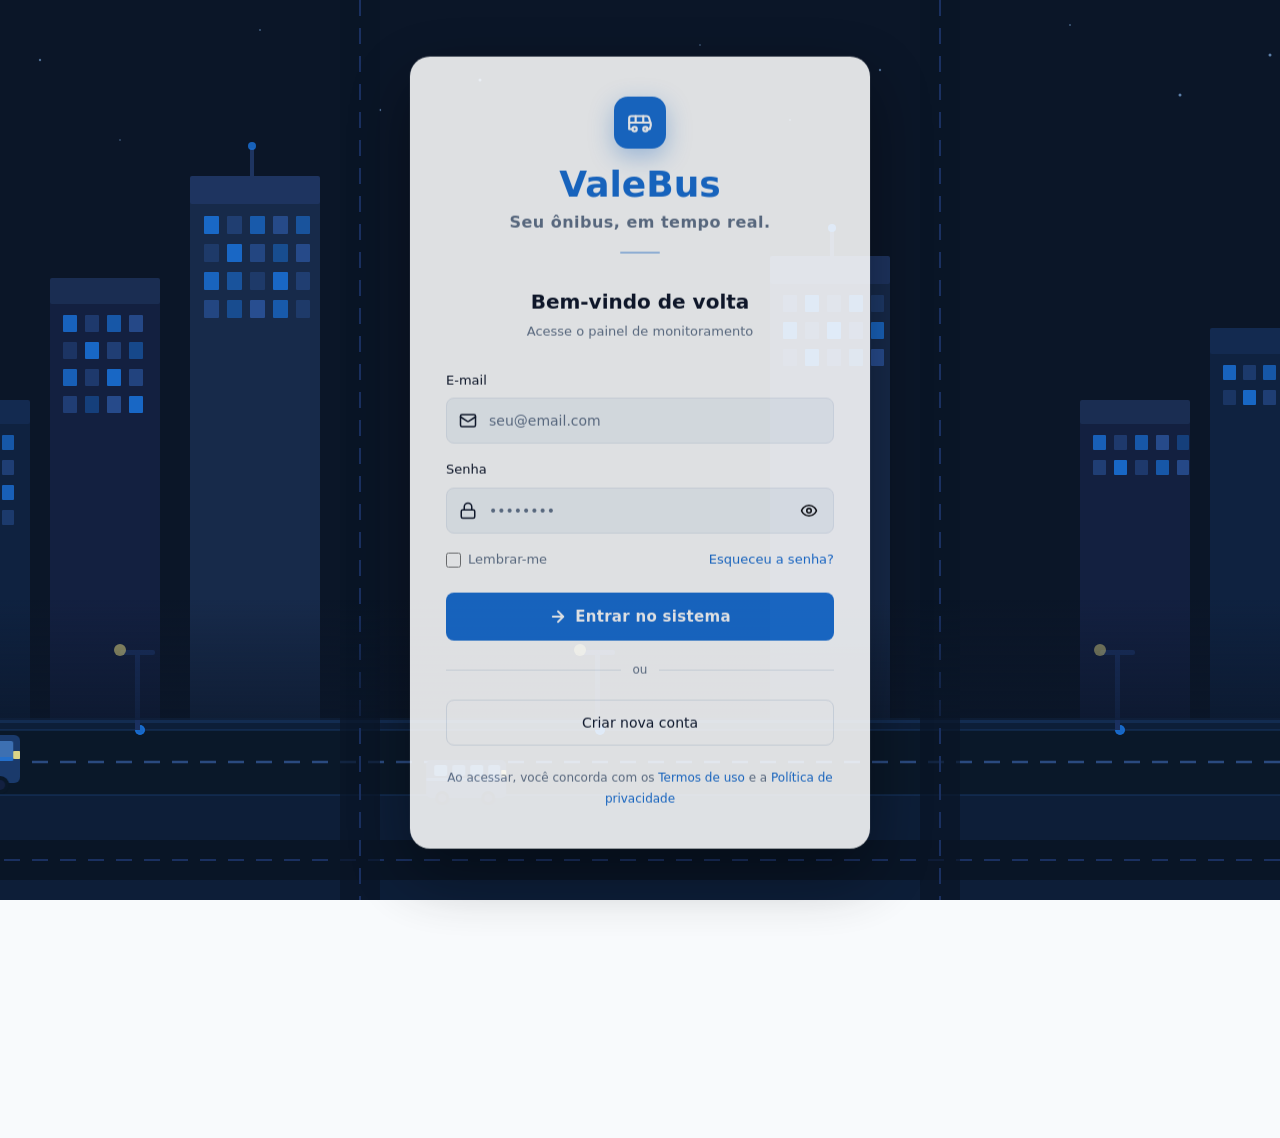
==== index.html @ cf5af4a2 "Primeiro commit" ====
<!DOCTYPE html>
<html lang="pt-BR">
<head>
    <meta charset="UTF-8">
    <meta http-equiv="refresh" content="0; url=frontend/pages/login.html">
    <title> ValeBus </title>
</head>
<body>
    Redirecionando...
</body>
</html>
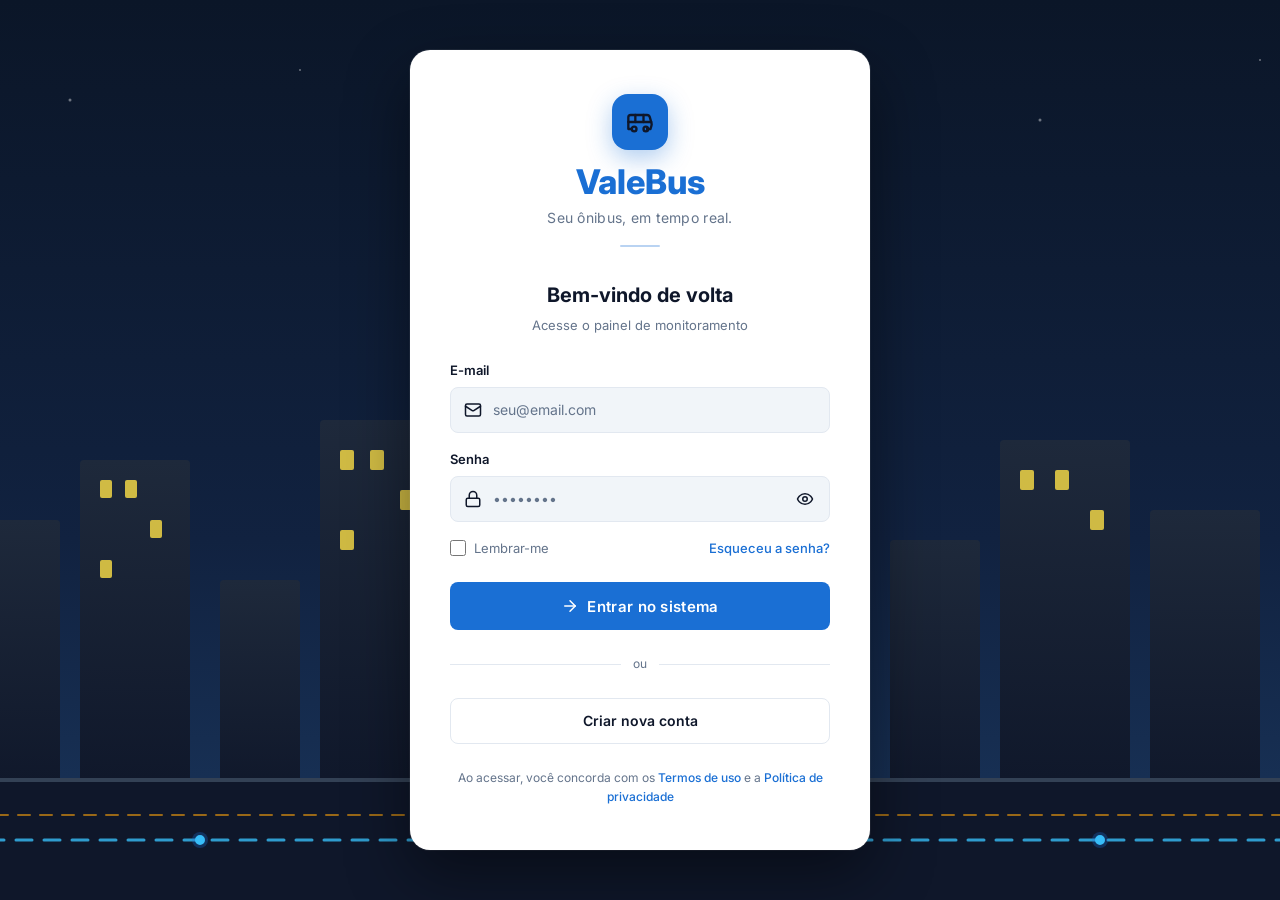
==== commit 1c04145f: "Fazendo correções e melhorias no frontend do projeto" ====
--- a/index.html
+++ b/index.html
@@ -2,10 +2,16 @@
 <html lang="pt-BR">
 <head>
     <meta charset="UTF-8">
-    <meta http-equiv="refresh" content="0; url=frontend/pages/login.html">
-    <title> ValeBus </title>
+    <meta name="viewport" content="width=device-width, initial-scale=1.0">
+    <title>ValeBus — Plataforma de Monitoramento</title>
+    <meta http-equiv="refresh" content="0; url=frontend/login.html">
+    <script>
+      window.location.replace("frontend/login.html");
+    </script>
 </head>
 <body>
-    Redirecionando...
+    <p style="font-family: system-ui, sans-serif; padding: 20px; text-align: center; color: #64748b;">
+      Redirecionando para a plataforma ValeBus...
+    </p>
 </body>
-</html>+</html>
